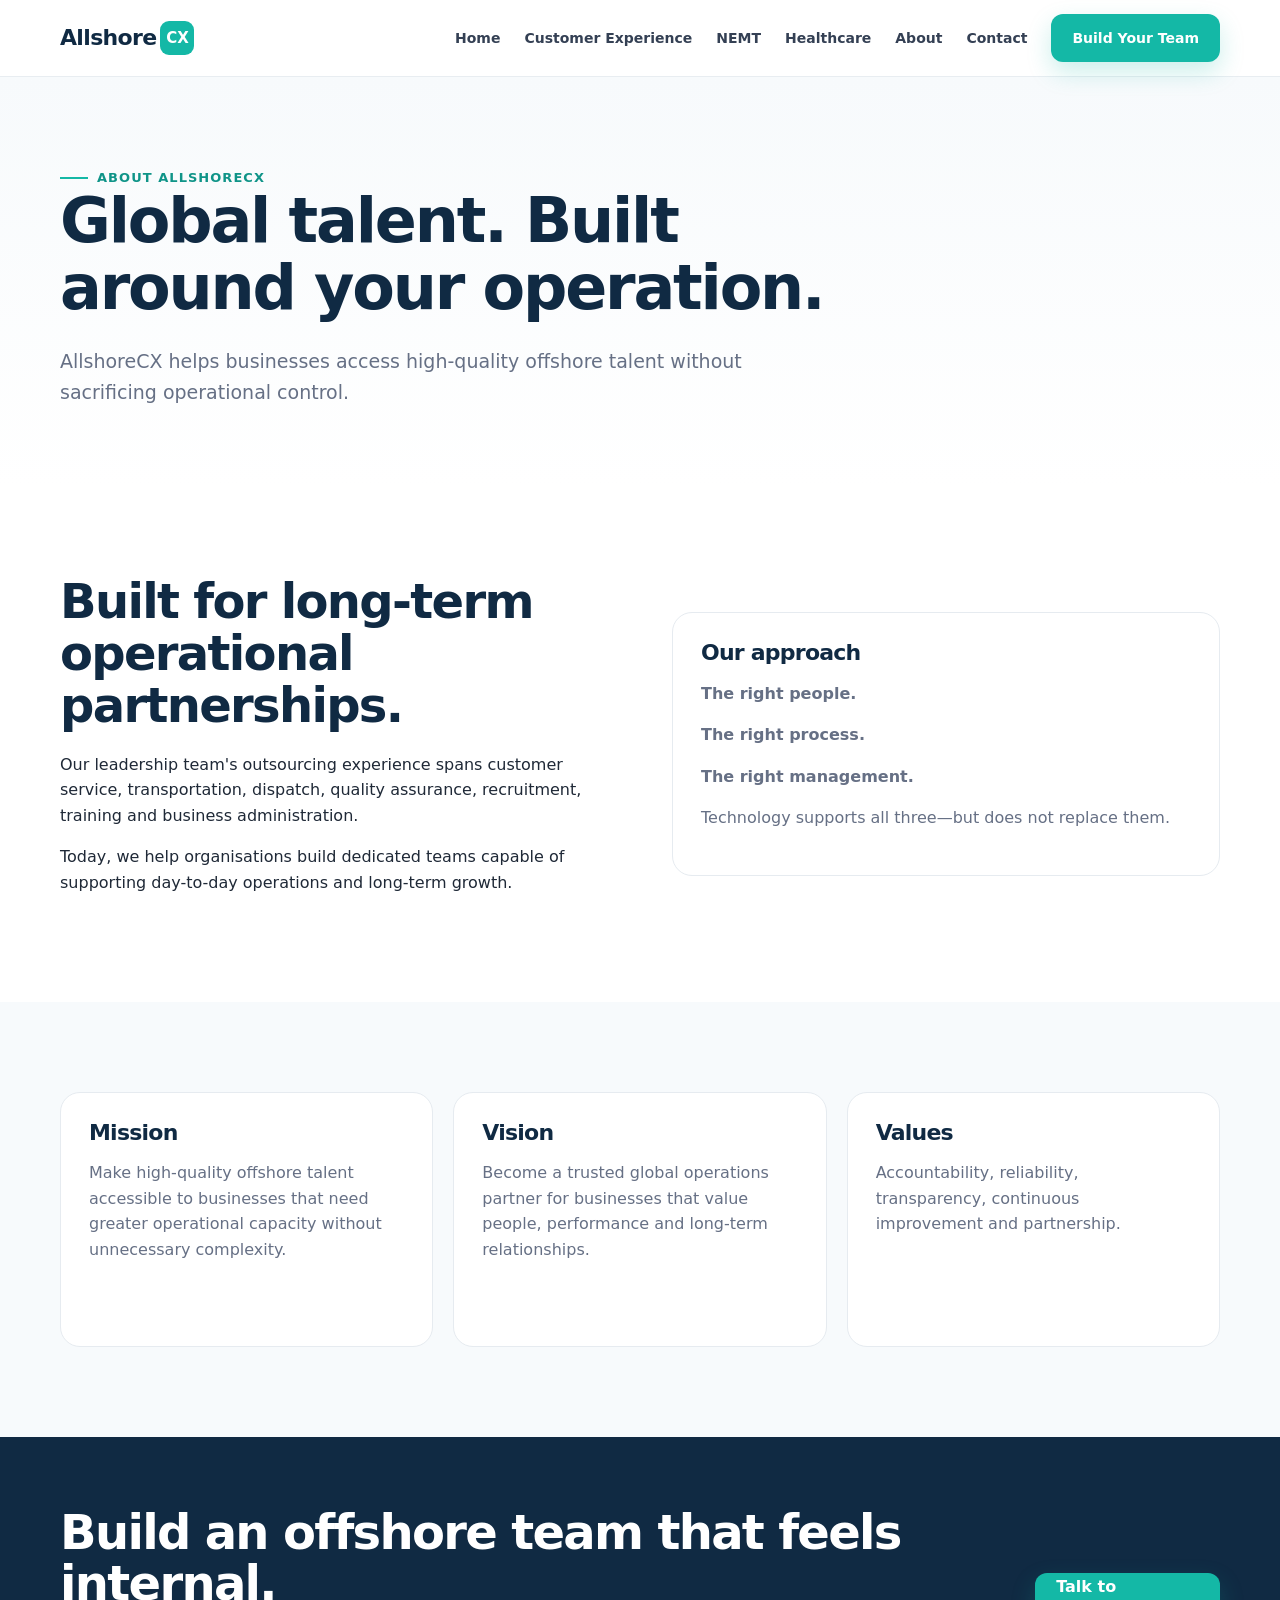
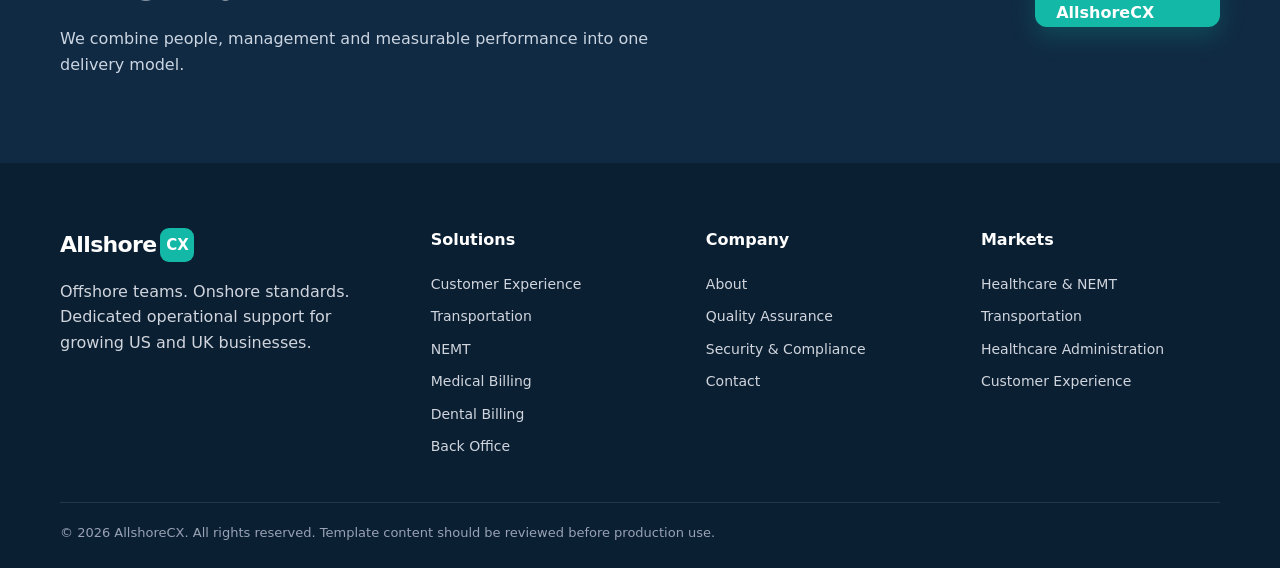
==== about.html @ 0f029816 "Replace site with full AllshoreCX template Adds Customer Experience, Transportation, NEMT, Medical B" ====
<!doctype html>
<html lang="en">
<head>
<meta charset="utf-8">
<meta name="viewport" content="width=device-width, initial-scale=1">
<title>About AllshoreCX | Global Offshore Operations</title>
<meta name="description" content="Learn about AllshoreCX and our managed offshore delivery model.">
<link rel="stylesheet" href="style.css">
</head>
<body>

<header class="site-header">
  <div class="container nav">
    <a class="logo" href="index.html">Allshore<span class="logo-tile">CX</span></a>
    <nav class="nav-links"><a href="index.html">Home</a>
<a href="customer-experience.html">Customer Experience</a>
<a href="nemt.html">NEMT</a>
<a href="medical-billing.html">Healthcare</a>
<a href="about.html">About</a>
<a href="contact.html">Contact</a><a class="btn btn-primary" href="contact.html">Build Your Team</a></nav>
    <button class="mobile-toggle" aria-label="Toggle navigation">☰</button>
  </div>
</header>


<main>
<section class="page-hero"><div class="container"><div class="eyebrow">About AllshoreCX</div><h1>Global talent. Built around your operation.</h1><p>AllshoreCX helps businesses access high-quality offshore talent without sacrificing operational control.</p></div></section>
<section class="section"><div class="container split">
  <div><h2>Built for long-term operational partnerships.</h2><p>Our leadership team's outsourcing experience spans customer service, transportation, dispatch, quality assurance, recruitment, training and business administration.</p><p>Today, we help organisations build dedicated teams capable of supporting day-to-day operations and long-term growth.</p></div>
  <div class="card" style="min-height:auto"><h3>Our approach</h3><p><strong>The right people.</strong></p><p><strong>The right process.</strong></p><p><strong>The right management.</strong></p><p>Technology supports all three—but does not replace them.</p></div>
</div></section>
<section class="section soft"><div class="container cards">
  <div class="card"><h3>Mission</h3><p>Make high-quality offshore talent accessible to businesses that need greater operational capacity without unnecessary complexity.</p></div>
  <div class="card"><h3>Vision</h3><p>Become a trusted global operations partner for businesses that value people, performance and long-term relationships.</p></div>
  <div class="card"><h3>Values</h3><p>Accountability, reliability, transparency, continuous improvement and partnership.</p></div>
</div></section>
<section class="cta"><div class="container cta-inner"><div><h2>Build an offshore team that feels internal.</h2><p>We combine people, management and measurable performance into one delivery model.</p></div><a class="btn btn-primary" href="contact.html">Talk to AllshoreCX</a></div></section>
</main>


<footer>
  <div class="container">
    <div class="footer-grid">
      <div>
        <div class="logo" style="color:white;margin-bottom:14px">Allshore<span class="logo-tile">CX</span></div>
        <p style="max-width:340px">Offshore teams. Onshore standards. Dedicated operational support for growing US and UK businesses.</p>
      </div>
      <div>
        <h4>Solutions</h4>
        <a href="customer-experience.html">Customer Experience</a>
        <a href="transportation.html">Transportation</a>
        <a href="nemt.html">NEMT</a>
        <a href="medical-billing.html">Medical Billing</a>
        <a href="dental-billing.html">Dental Billing</a>
        <a href="back-office.html">Back Office</a>
      </div>
      <div>
        <h4>Company</h4>
        <a href="about.html">About</a>
        <a href="quality.html">Quality Assurance</a>
        <a href="security.html">Security & Compliance</a>
        <a href="contact.html">Contact</a>
      </div>
      <div>
        <h4>Markets</h4>
        <a href="nemt.html">Healthcare & NEMT</a>
        <a href="transportation.html">Transportation</a>
        <a href="medical-billing.html">Healthcare Administration</a>
        <a href="customer-experience.html">Customer Experience</a>
      </div>
    </div>
    <div class="copyright">© 2026 AllshoreCX. All rights reserved. Template content should be reviewed before production use.</div>
  </div>
</footer>
<script src="script.js"></script>

</body>
</html>
---- style.css ----
:root{
  --navy:#102A43;
  --navy-2:#0B1F33;
  --teal:#14B8A6;
  --teal-dark:#0F9488;
  --ink:#1F2937;
  --muted:#667085;
  --line:#E6EBF0;
  --bg:#F7FAFC;
  --soft:#ECFDF9;
  --white:#FFFFFF;
  --radius:20px;
  --shadow:0 18px 50px rgba(16,42,67,.10);
}
*{box-sizing:border-box}
html{scroll-behavior:smooth}
body{
  margin:0;
  font-family:Inter,ui-sans-serif,system-ui,-apple-system,BlinkMacSystemFont,"Segoe UI",sans-serif;
  color:var(--ink);
  background:var(--white);
  line-height:1.6;
}
a{color:inherit;text-decoration:none}
img{max-width:100%;display:block}
.container{width:min(1160px,calc(100% - 40px));margin:0 auto}
.site-header{
  position:sticky;top:0;z-index:50;
  background:rgba(255,255,255,.94);
  backdrop-filter:blur(14px);
  border-bottom:1px solid rgba(230,235,240,.9);
}
.nav{height:76px;display:flex;align-items:center;justify-content:space-between;gap:24px}
.logo{display:flex;align-items:center;font-weight:800;font-size:22px;color:var(--navy);letter-spacing:-.03em}
.logo-tile{display:inline-grid;place-items:center;margin-left:4px;background:var(--teal);color:white;width:34px;height:34px;border-radius:9px;font-size:15px;letter-spacing:0}
.nav-links{display:flex;align-items:center;gap:24px;color:#344054;font-size:14px;font-weight:600}
.nav-links a:hover{color:var(--teal-dark)}
.btn{
  display:inline-flex;align-items:center;justify-content:center;gap:8px;
  min-height:48px;padding:0 20px;border-radius:12px;
  font-weight:750;border:1px solid transparent;transition:.2s ease;
}
.btn-primary{background:var(--teal);color:white;box-shadow:0 10px 24px rgba(20,184,166,.22)}
.btn-primary:hover{background:var(--teal-dark);transform:translateY(-1px)}
.btn-secondary{border-color:#CBD5E1;color:var(--navy);background:white}
.btn-secondary:hover{border-color:var(--teal);color:var(--teal-dark)}
.mobile-toggle{display:none;border:0;background:transparent;font-size:25px;color:var(--navy)}
.hero{
  position:relative;overflow:hidden;
  background:
    radial-gradient(circle at 80% 20%, rgba(20,184,166,.14), transparent 28%),
    linear-gradient(180deg,#fff 0%,#F8FBFD 100%);
  padding:92px 0 76px;
}
.hero-grid{display:grid;grid-template-columns:1.08fr .92fr;gap:60px;align-items:center}
.eyebrow{display:inline-flex;align-items:center;gap:9px;color:var(--teal-dark);font-weight:800;font-size:13px;letter-spacing:.08em;text-transform:uppercase}
.eyebrow:before{content:"";width:28px;height:2px;background:var(--teal)}
h1,h2,h3{color:var(--navy);line-height:1.08;margin-top:0;letter-spacing:-.035em}
h1{font-size:clamp(44px,6vw,70px);margin-bottom:24px}
h2{font-size:clamp(34px,4vw,48px);margin-bottom:20px}
h3{font-size:22px;margin-bottom:10px}
.lead{font-size:20px;color:#475467;max-width:720px}
.hero-actions{display:flex;gap:14px;flex-wrap:wrap;margin-top:30px}
.trust-line{margin-top:25px;font-size:13px;color:#667085;font-weight:650}
.hero-card{
  background:var(--navy);color:white;padding:28px;border-radius:28px;box-shadow:var(--shadow);
  min-height:430px;position:relative;overflow:hidden
}
.hero-card:after{content:"";position:absolute;width:220px;height:220px;border-radius:50%;background:rgba(20,184,166,.18);right:-90px;top:-70px}
.hero-card h3{color:white;font-size:24px}
.ops-grid{display:grid;grid-template-columns:1fr 1fr;gap:14px;margin-top:24px}
.ops-box{background:rgba(255,255,255,.08);border:1px solid rgba(255,255,255,.12);padding:18px;border-radius:16px}
.ops-box strong{display:block;color:white;margin-bottom:5px}
.metric{margin-top:24px;background:white;color:var(--navy);border-radius:18px;padding:18px;display:flex;justify-content:space-between;gap:12px;align-items:center}
.metric span{color:#667085;font-size:13px}
.metric b{font-size:24px}
.logo-strip{border-top:1px solid var(--line);border-bottom:1px solid var(--line);background:#fff}
.logo-strip .container{display:grid;grid-template-columns:repeat(5,1fr);gap:10px;padding:22px 0;text-align:center;font-size:13px;color:#667085;font-weight:750}
.section{padding:90px 0}
.section.soft{background:var(--bg)}
.section.teal-soft{background:var(--soft)}
.section-head{display:flex;justify-content:space-between;gap:30px;align-items:end;margin-bottom:40px}
.section-head p{max-width:620px;color:var(--muted);margin:0}
.cards{display:grid;grid-template-columns:repeat(3,1fr);gap:20px}
.card{background:white;border:1px solid var(--line);padding:28px;border-radius:var(--radius);transition:.2s;min-height:255px}
.card:hover{transform:translateY(-4px);box-shadow:var(--shadow)}
.icon{width:46px;height:46px;border-radius:12px;background:var(--soft);display:grid;place-items:center;color:var(--teal-dark);font-weight:900;margin-bottom:22px}
.card p{color:var(--muted)}
.text-link{display:inline-block;margin-top:8px;color:var(--teal-dark);font-weight:800}
.split{display:grid;grid-template-columns:1fr 1fr;gap:64px;align-items:center}
.feature-list{display:grid;gap:18px;margin-top:24px}
.feature{display:grid;grid-template-columns:38px 1fr;gap:14px}
.check{width:32px;height:32px;border-radius:50%;display:grid;place-items:center;background:var(--soft);color:var(--teal-dark);font-weight:900}
.dashboard{
  background:var(--navy);padding:28px;border-radius:26px;box-shadow:var(--shadow);color:white
}
.dashboard h3{color:white}
.kpis{display:grid;grid-template-columns:repeat(2,1fr);gap:14px;margin-top:20px}
.kpi{background:rgba(255,255,255,.08);border:1px solid rgba(255,255,255,.12);border-radius:16px;padding:18px}
.kpi b{display:block;font-size:28px}
.kpi span{font-size:13px;color:#D0D5DD}
.steps{display:grid;grid-template-columns:repeat(6,1fr);gap:14px}
.step{padding:20px 12px;border-top:3px solid var(--teal);background:#fff;border-radius:0 0 14px 14px}
.step b{display:block;color:var(--teal-dark);font-size:12px;margin-bottom:7px}
.step span{font-weight:800;color:var(--navy);font-size:14px}
.compare{display:grid;grid-template-columns:1fr 1fr;gap:20px}
.compare-box{padding:30px;border-radius:22px;background:white;border:1px solid var(--line)}
.compare-box.highlight{background:var(--navy);color:white}
.compare-box.highlight h3{color:white}
.clean-list{padding:0;margin:18px 0 0;list-style:none}
.clean-list li{padding:9px 0;border-bottom:1px solid rgba(148,163,184,.18)}
.cta{padding:70px 0;background:var(--navy);color:white}
.cta-inner{display:flex;align-items:center;justify-content:space-between;gap:40px}
.cta h2{color:white;margin-bottom:10px}
.cta p{color:#CBD5E1;max-width:650px}
.page-hero{padding:84px 0 60px;background:linear-gradient(180deg,#F7FAFC,#fff)}
.page-hero h1{max-width:850px;font-size:clamp(42px,5vw,62px)}
.page-hero p{max-width:760px;color:#667085;font-size:19px}
.content-grid{display:grid;grid-template-columns:1.1fr .9fr;gap:56px;align-items:start}
.side-card{background:var(--bg);padding:26px;border-radius:20px;border:1px solid var(--line);position:sticky;top:100px}
.service-grid{display:grid;grid-template-columns:repeat(2,1fr);gap:18px}
.service-item{padding:20px;border:1px solid var(--line);border-radius:16px;background:white}
.contact-wrap{display:grid;grid-template-columns:.85fr 1.15fr;gap:48px}
form{display:grid;grid-template-columns:1fr 1fr;gap:16px}
label{font-size:13px;font-weight:800;color:var(--navy)}
.field{display:grid;gap:7px}
.field.full{grid-column:1/-1}
input,select,textarea{
  width:100%;border:1px solid #D0D5DD;border-radius:10px;padding:13px 14px;
  font:inherit;background:white;outline:none
}
input:focus,select:focus,textarea:focus{border-color:var(--teal);box-shadow:0 0 0 3px rgba(20,184,166,.10)}
textarea{min-height:140px;resize:vertical}
footer{background:var(--navy-2);color:#D0D5DD;padding:64px 0 24px}
.footer-grid{display:grid;grid-template-columns:1.4fr repeat(3,1fr);gap:36px}
footer h4{color:white;margin:0 0 15px}
footer a{display:block;padding:5px 0;font-size:14px}
footer a:hover{color:white}
.copyright{border-top:1px solid rgba(255,255,255,.10);margin-top:40px;padding-top:20px;font-size:13px;color:#98A2B3}
.note{font-size:12px;color:#667085}
@media (max-width: 960px){
  .nav-links{display:none;position:absolute;left:0;right:0;top:76px;background:white;padding:20px 24px;border-bottom:1px solid var(--line);flex-direction:column;align-items:flex-start}
  .nav-links.open{display:flex}
  .mobile-toggle{display:block}
  .hero-grid,.split,.content-grid,.contact-wrap{grid-template-columns:1fr}
  .cards{grid-template-columns:repeat(2,1fr)}
  .steps{grid-template-columns:repeat(3,1fr)}
  .footer-grid{grid-template-columns:1fr 1fr}
  .hero-card{min-height:auto}
}
@media (max-width: 640px){
  .container{width:min(100% - 28px,1160px)}
  .section{padding:66px 0}
  .hero{padding:64px 0 56px}
  .cards,.service-grid,.compare,.logo-strip .container,.kpis{grid-template-columns:1fr}
  .steps{grid-template-columns:1fr 1fr}
  .section-head,.cta-inner{align-items:flex-start;flex-direction:column}
  .footer-grid{grid-template-columns:1fr}
  form{grid-template-columns:1fr}
  .field.full{grid-column:auto}
}
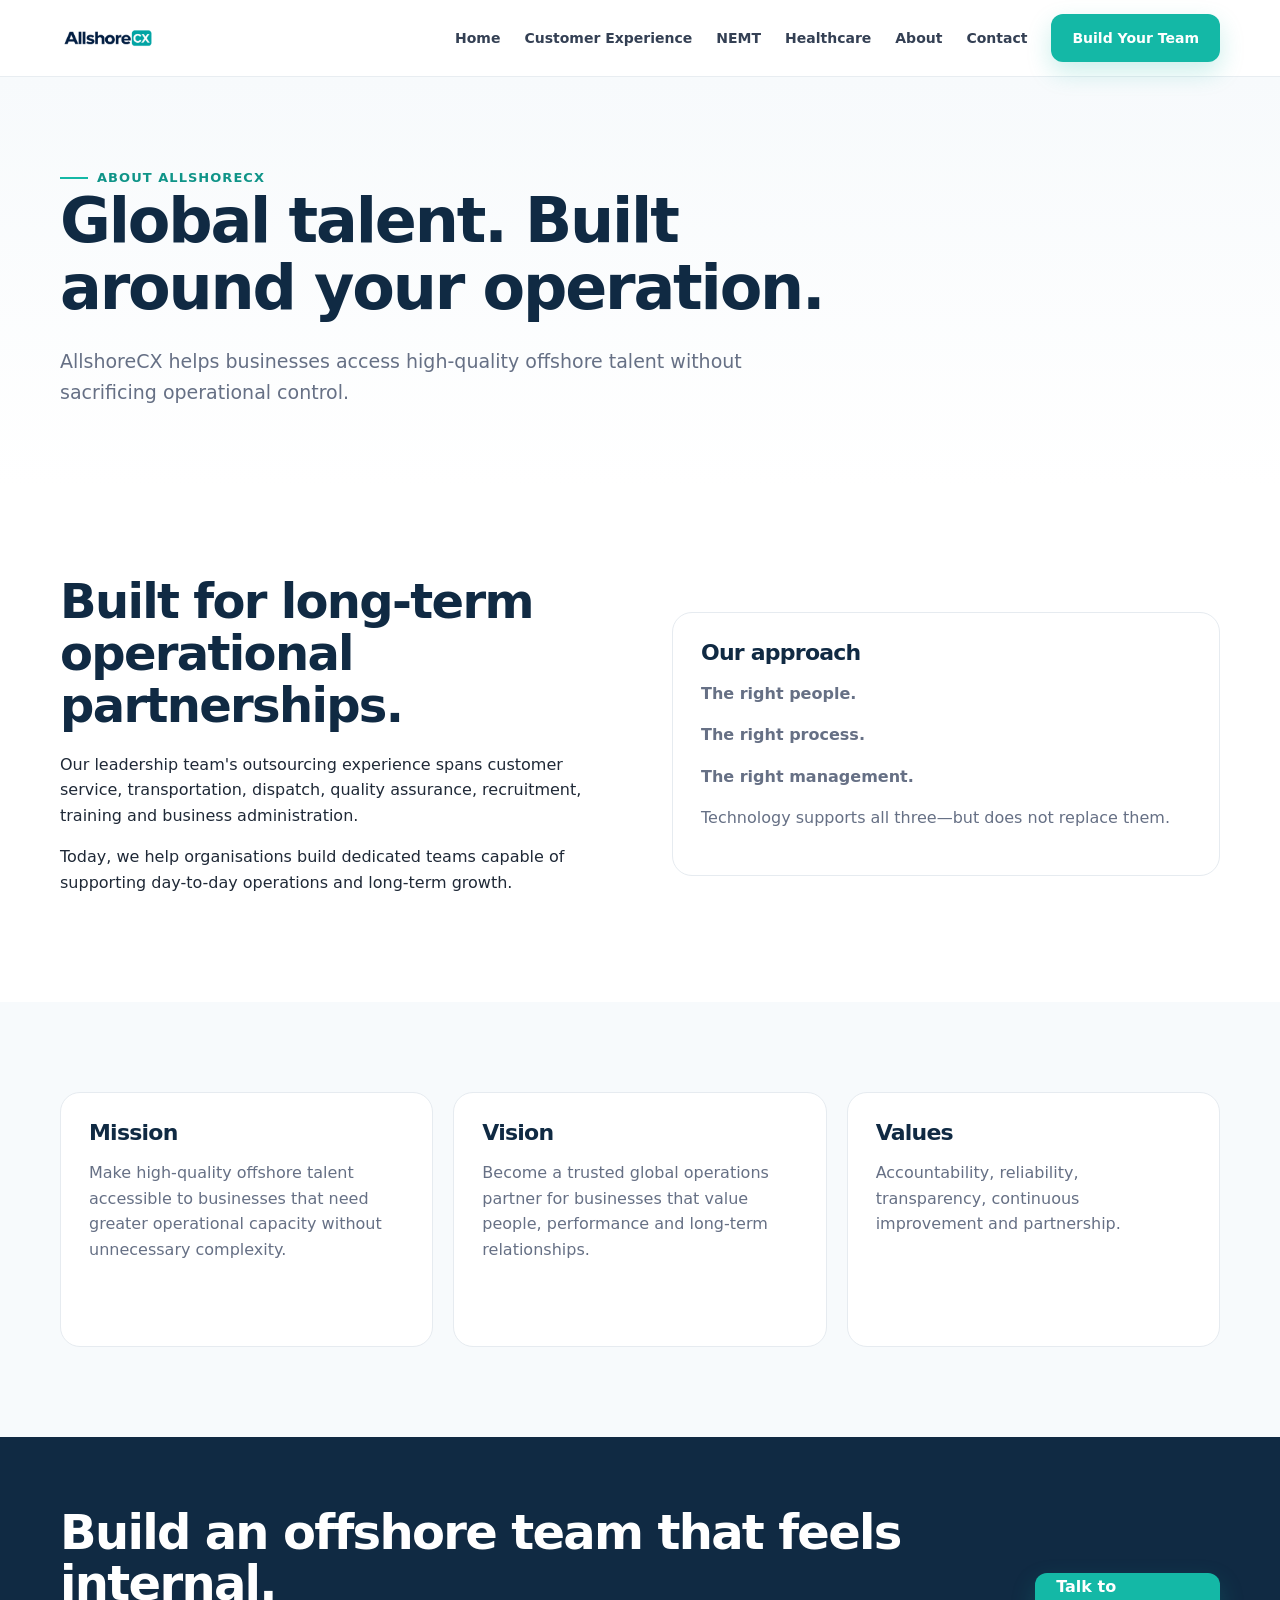
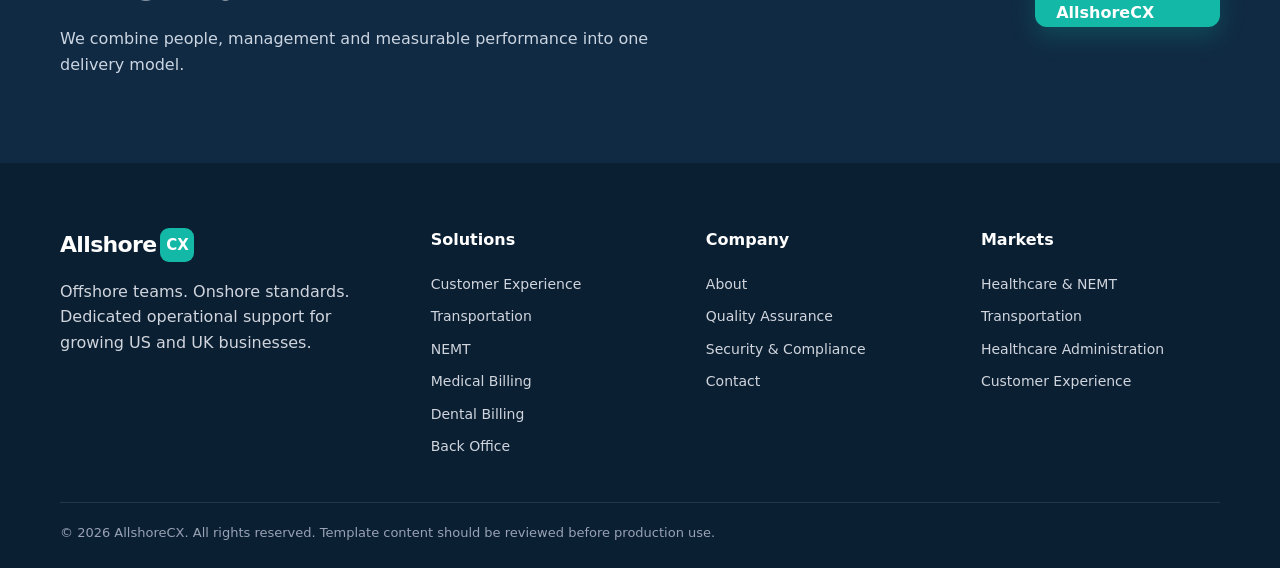
==== commit 25ef9e4d: "Use official logo image in the site header Replaces the CSS-rendered "Allshore CX" wordmark in the h" ====
--- a/about.html
+++ b/about.html
@@ -11,7 +11,7 @@
 
 <header class="site-header">
   <div class="container nav">
-    <a class="logo" href="index.html">Allshore<span class="logo-tile">CX</span></a>
+    <a class="logo" href="index.html"><img src="logo.png" alt="AllshoreCX" class="logo-img"></a>
     <nav class="nav-links"><a href="index.html">Home</a>
 <a href="customer-experience.html">Customer Experience</a>
 <a href="nemt.html">NEMT</a>
--- a/style.css
+++ b/style.css
@@ -34,6 +34,7 @@
 .nav{height:76px;display:flex;align-items:center;justify-content:space-between;gap:24px}
 .logo{display:flex;align-items:center;font-weight:800;font-size:22px;color:var(--navy);letter-spacing:-.03em}
 .logo-tile{display:inline-grid;place-items:center;margin-left:4px;background:var(--teal);color:white;width:34px;height:34px;border-radius:9px;font-size:15px;letter-spacing:0}
+.logo-img{height:32px;width:auto;display:block}
 .nav-links{display:flex;align-items:center;gap:24px;color:#344054;font-size:14px;font-weight:600}
 .nav-links a:hover{color:var(--teal-dark)}
 .btn{
